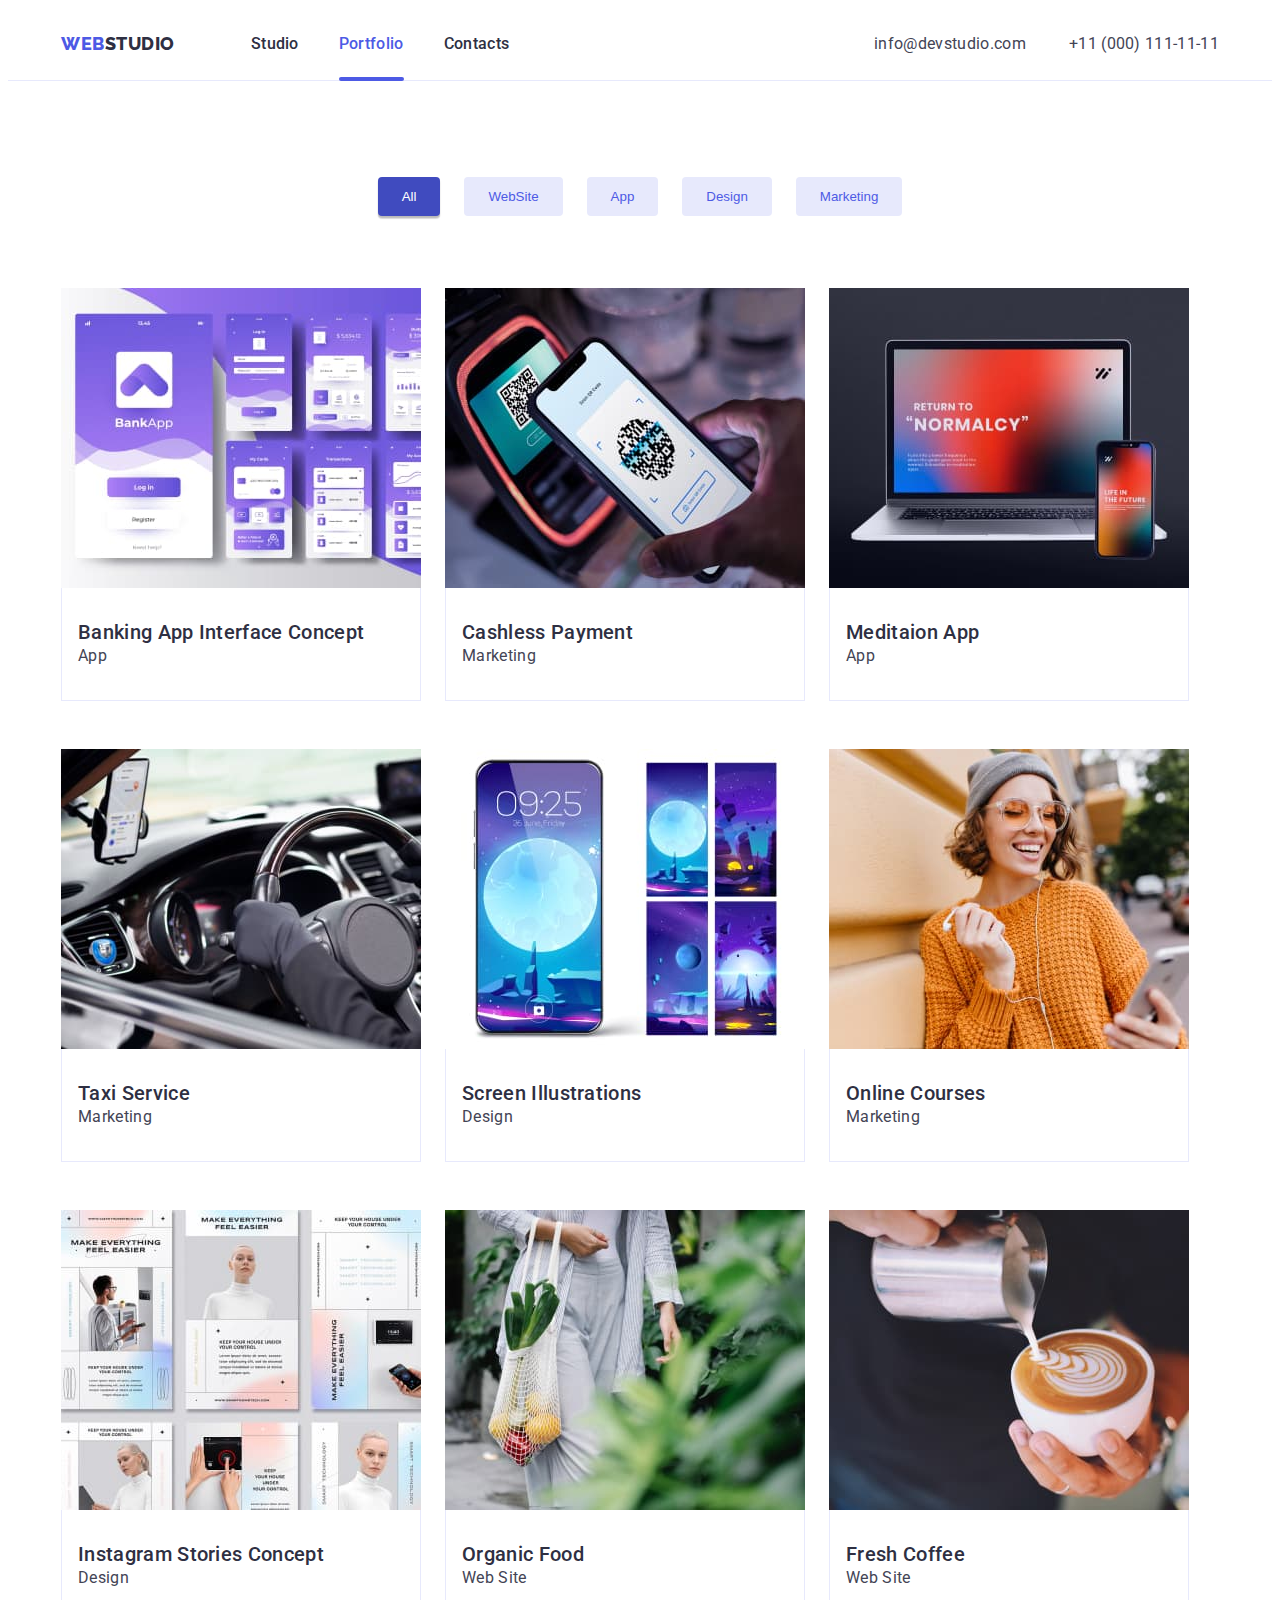
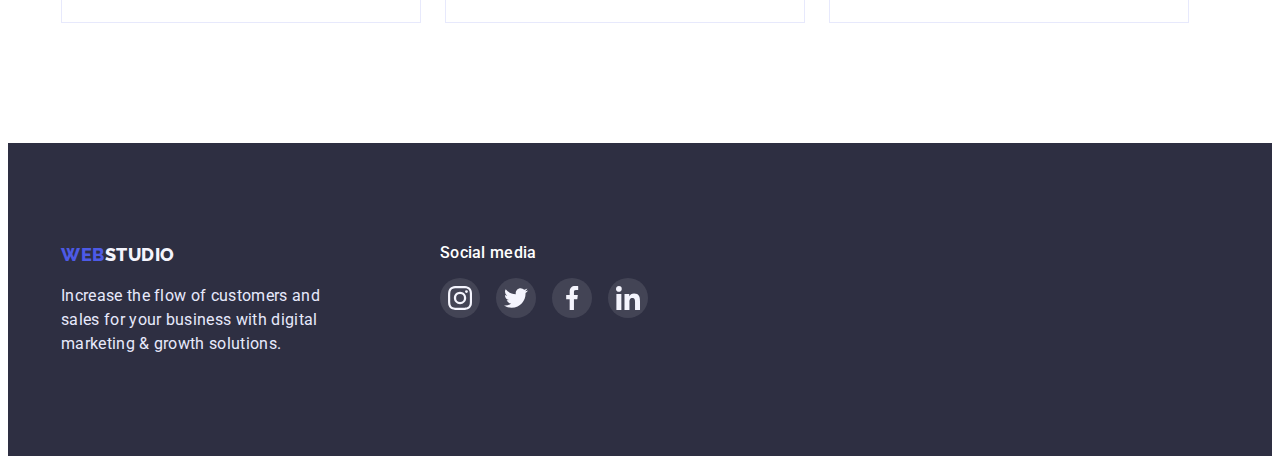
==== portfolio.html @ 98706f07 "Initial commit" ====
<!DOCTYPE html>
<html lang="en">
  <head>
    <meta charset="UTF-8" />
    <meta http-equiv="X-UA-Compatible" content="IE=edge" />
    <meta name="viewport" content="width=device-width, initial-scale=1.0" />
    <title>Document</title>
    <link
      href="https://fonts.googleapis.com/css2?family=Raleway:wght@800&family=Roboto:wght@400;500;700;900&display=swap"
      rel="stylesheet"
    />
    <link
      rel="stylesheet"
      href="https://cdnjs.cloudflare.com/ajax/libs/modern-normalize/1.1.0/modern-normalize.min.css"
      integrity="sha512-wpPYUAdjBVSE4KJnH1VR1HeZfpl1ub8YT/NKx4PuQ5NmX2tKuGu6U/JRp5y+Y8XG2tV+wKQpNHVUX03MfMFn9Q=="
      crossorigin="anonymous"
      referrerpolicy="no-referrer"
    />
    <link rel="stylesheet" href="./css/style.css" />
  </head>

  <body>
    <!-- header -->
    <header class="head">
      <div class="container">
        <div class="header">
          <nav class="header-nav">
            <a href="./index.html" class="logo link">
              Web<span class="logo span">Studio</span>
            </a>
            <ul class="site-nav list">
              <li class="item">
                <a href="./index.html" class="nav link">Studio</a>
              </li>
              <li class="item">
                <a href="./portfolio.html" class="nav active link">Portfolio</a>
              </li>
              <li class="item"><a href="" class="nav link">Contacts</a></li>
            </ul>
          </nav>
          <ul class="header-address list">
            <li class="item">
              <a href="mailto:info@devstudio.com" class="info link">
                info@devstudio.com</a
              >
            </li>
            <li class="item">
              <a href="tel:+11000111-11-11" class="info link">
                +11 (000) 111-11-11</a
              >
            </li>
          </ul>
        </div>
      </div>
    </header>
    <!-- main -->
    <main>
      <section class="portfolio">
        <div class="container">
          <h1 hidden>Portfolio</h1>
          <ul class="filter list">
            <li class="item">
              <button type="button" class="button-hover btn">All</button>
            </li>
            <li class="item">
              <button type="button" class="button btn">WebSite</button>
            </li>
            <li class="item">
              <button type="button" class="button btn">App</button>
            </li>
            <li class="item">
              <button type="button" class="button btn">Design</button>
            </li>
            <li class="item">
              <button type="button" class="button btn">Marketing</button>
            </li>
          </ul>
          <ul class="card-set list">
            <li>
              <a href="" class="cards-block link">
                <div class="thumb-wrap">
                  <img
                    class="card-thumbs"
                    src="./portfolio/banking-app-interface-concept.jpg"
                    width="360"
                    height="300"
                    alt="Banking App Interface Concept"
                  />
                </div>
                <div class="cards-text">
                  <h2 class="cards">Banking App Interface Concept</h2>
                  <p>App</p>
                </div>
              </a>
            </li>
            <li>
              <a href="" class="cards-block link">
                <div class="thumb-wrap">
                  <img
                    class="card-thumbs"
                    src="./portfolio/cashless-payment.jpg"
                    width="360"
                    height="300"
                    alt="Cashless Payment"
                  />
                </div>
                <div class="cards-text">
                  <h2 class="cards">Cashless Payment</h2>
                  <p>Marketing</p>
                </div>
              </a>
            </li>
            <li>
              <a href="" class="cards-block link">
                <div class="thumb-wrap">
                  <img
                    class="card-thumbs"
                    src="./portfolio/meditaion-app.jpg"
                    width="360"
                    height="300"
                    alt="Meditaion App"
                  />
                </div>
                <div class="cards-text">
                  <h2 class="cards">Meditaion App</h2>
                  <p>App</p>
                </div>
              </a>
            </li>
            <li>
              <a href="" class="cards-block link">
                <div class="thumb-wrap">
                  <img
                    class="card-thumbs"
                    src="./portfolio/taxi-service.jpg"
                    width="360"
                    height="300"
                    alt="Taxi Service"
                  />
                </div>
                <div class="cards-text">
                  <h2 class="cards">Taxi Service</h2>
                  <p>Marketing</p>
                </div>
              </a>
            </li>
            <li>
              <a href="" class="cards-block link">
                <div class="thumb-wrap">
                  <img
                    class="card-thumbs"
                    src="./portfolio/screen-illustrations.jpg"
                    width="360"
                    height="300"
                    alt="Screen Illustrations"
                  />
                </div>
                <div class="cards-text">
                  <h2 class="cards">Screen Illustrations</h2>
                  <p>Design</p>
                </div>
              </a>
            </li>
            <li>
              <a href="" class="cards-block link">
                <div class="thumb-wrap">
                  <img
                    class="card-thumbs"
                    src="./portfolio/online-courses.jpg"
                    width="360"
                    height="300"
                    alt="Online Courses"
                  />
                </div>
                <div class="cards-text">
                  <h2 class="cards">Online Courses</h2>
                  <p>Marketing</p>
                </div>
              </a>
            </li>
            <li>
              <a href="" class="cards-block link">
                <div class="thumb-wrap">
                  <img
                    class="card-thumbs"
                    src="./portfolio/instagram-stories-concept.jpg"
                    width="360"
                    height="300"
                    alt="Instagram Stories Concept"
                  />
                </div>
                <div class="cards-text">
                  <h2 class="cards">Instagram Stories Concept</h2>
                  <p>Design</p>
                </div>
              </a>
            </li>
            <li>
              <a href="" class="cards-block link">
                <div class="thumb-wrap">
                  <img
                    class="card-thumbs"
                    src="./portfolio/organic-food.jpg"
                    width="360"
                    height="300"
                    alt="Organic Food"
                  />
                </div>
                <div class="cards-text">
                  <h2 class="cards">Organic Food</h2>
                  <p>Web Site</p>
                </div>
              </a>
            </li>
            <li>
              <a href="" class="cards-block link">
                <div class="thumb-wrap">
                  <img
                    class="card-thumbs"
                    src="./portfolio/fresh-coffee.jpg"
                    width="360"
                    height="300"
                    alt="Fresh Coffee"
                  />
                </div>
                <div class="cards-text">
                  <h2 class="cards">Fresh Coffee</h2>
                  <p>Web Site</p>
                </div>
              </a>
            </li>
          </ul>
        </div>
      </section>
    </main>
    <!-- footer -->
    <footer class="footer">
      <div class="container">
        <ul class="footer-block list">
          <li>
            <a href="./index.html" class="logo link">
              Web<span class="logo footer-span">Studio</span>
            </a>
            <p class="footer-text">
              Increase the flow of customers and <br />
              sales for your business with digital <br />marketing & growth
              solutions.
            </p>
          </li>
          <li class="footer-icons-items">
            <h3 class="footer-h3 subtitle">Social media</h3>
            <ul class="foot-icon-list list">
              <li>
                <a href="" class="foot-icon link">
                  <svg width="24" height="24" class="icon">
                    <use href="./images/symbol-defs.svg#icon-instagram"></use>
                  </svg>
                </a>
              </li>
              <li>
                <a href="" class="foot-icon link">
                  <svg width="24" height="24" class="icon">
                    <use href="./images/symbol-defs.svg#icon-twitter"></use>
                  </svg>
                </a>
              </li>
              <li>
                <a href="" class="foot-icon link">
                  <svg width="24" height="24" class="icon">
                    <use href="./images/symbol-defs.svg#icon-facebook"></use>
                  </svg>
                </a>
              </li>
              <li>
                <a href="" class="foot-icon link">
                  <svg width="24" height="24" class="icon">
                    <use href="./images/symbol-defs.svg#icon-linkedin"></use>
                  </svg>
                </a>
              </li>
            </ul>
          </li>
        </ul>
      </div>
    </footer>
  </body>
</html>
---- css/style.css ----
:root {
    /* CTAs Focused Active states Links */
    --primary-brand-color: #4D5AE5;
    /* pressed state */
    --pressed-state: #404BBF;
    /*Overlays Shadows Headings*/
    --dark: #2E2F42;
    /* Valid fields Success messages */
    --success: #31D0AA;
    /*Body text*/
    --body-text-color: #434455;
    /* Helper text Deemphasized text */
    --Subtle Text: #8E8F99;
    /* Accent */
    /* cornflower */
    --Accent: #E7E9FC;
    /* Light */
    /* CLOUD */
    --light: #F4F4FD;
    /* LIGHT SLATE */
    --light-slate: #8E8F99;
    /* success */
    --success: #31D0AA;
    /* white */
    --white: #ffffff;
    /* universal margin 24px */
    --uni-gap: 24px;
    /* margin sections */
    --section-gap: 120px;
    /* padding 72 */
    --uni-padding: 72px;
    /* cubic-bezier */
    --cubic: cubic-bezier(0.4, 0, 0.2, 1).;
    /* time */
    --time: 250ms;
}

body {
    font-family: 'Roboto', system-ui, -apple-system, BlinkMacSystemFont, 'Segoe UI', Roboto, Oxygen, Ubuntu, Cantarell, 'Open Sans', 'Helvetica Neue', sans-serif;
    color: var(--body-text-color);
    font-style: normal;
    font-weight: 400;
    font-size: 16px;
    line-height: 1.5;
    letter-spacing: 0.02em;
    background: var(--white);

}

.list {
    list-style: none;
}

.btn {
    cursor: pointer;
    border: none;
}

.link {
    text-decoration: none;
}

.container {
    width: 1158px;
    margin-left: auto;
    margin-right: auto;
    padding-left: 15px;
    padding-right: 15px;
}

h1,
h2,
h3,
h4,
h5,
h6,
p,
ul {
    padding: 0;
    margin: 0;
}

.section {
    padding-top: var(--section-gap);
}

.visually-hidden {
    position: absolute;
    width: 1px;
    height: 1px;
    margin: -1px;
    border: 0;
    padding: 0;
    white-space: nowrap;
    clip-path: inset(100%);
    clip: rect(0 0 0 0);
    overflow: hidden;
}

.icon {
    display: block;
}

/* logo */
.logo {
    font-family: 'Raleway';
    font-style: normal;
    font-weight: 800;
    font-size: 18px;
    line-height: 1.3;
    color: var(--primary-brand-color);
    text-transform: uppercase;
    letter-spacing: 0.03em;
    padding-top: var(--uni-gap);
    padding-bottom: var(--uni-gap);
}

.logo.span {
    color: var(--dark);
}

/* header */
.head {
    border-bottom: 1px solid var(--Accent);
}

.header {
    display: flex;
    align-items: center;
    justify-content: space-between;
}

.header-nav {
    display: flex;
}

.site-nav {
    display: flex;
    margin-left: 76px;

}

.nav {
    position: relative;
    display: block;

    color: var(--dark);
    font-weight: 500;

    padding-top: var(--uni-gap);
    padding-bottom: var(--uni-gap);

    transition-property: color;
    transition-duration: var(--time);
    transition-timing-function: var(--cubic);
}

.nav:hover,
.nav:focus {
    color: var(--primary-brand-color);
}

.nav.active {
    color: var(--primary-brand-color);
}

.nav.active::after {
    content: '';
    position: absolute;

    left: 0px;
    bottom: -1px;

    width: 100%;
    height: 4px;
    background-color: var(--primary-brand-color);
    border-radius: 2px;
}


.site-nav .item+.item,
.header-address .item+.item {
    margin-left: 40px;
}

.header-address {
    display: flex;
    margin-left: auto;

}

.header-address .info {
    color: var(--body-text-color);
    display: block;
    padding-top: var(--uni-gap);
    padding-bottom: var(--uni-gap);
    margin-left: 3px;

    transition-property: color;
    transition-duration: var(--time);
    transition-timing-function: var(--cubic);
}

.header-address .info:hover,
.info:focus {
    color: var(--primary-brand-color);
}

/* hero */
.hero {
    background: var(--dark);
}

.hero-wrapper {
    margin-left: auto;
    margin-right: auto;
    background-repeat: no-repeat;
    background-image: linear-gradient(0deg, rgba(46, 47, 66, 0.7) 0%, rgba(46, 47, 66, 0.7) 100%),
        url(../images/group-people-working.jpg);
    background-position: center;
    background-size: cover;
    max-width: 1440px;
    text-align: center;
    padding-top: 188px;
    padding-bottom: 188px;
}

/* hero button */

.order {
    font-family: inherit;
    color: var(--white);
    background-color: var(--primary-brand-color);
    padding: 16px 32px;
    margin-top: 48px;
    box-shadow: 0px 4px 4px rgba(0, 0, 0, 0.15);
    border-radius: 4px;

    transition-property: background-color;
    transition-duration: var(--time);
    transition-timing-function: var(--cubic);
}

.order:hover,
.orfer:focus {
    background-color: var(--pressed-state);
}

.hero-title {
    color: var(--white);
    font-weight: 700;
    font-size: 56px;
    line-height: 1.2;
    text-align: center;
}

/* h2 */
.title {
    font-weight: 700;
    font-size: 36px;
    line-height: 1.1;
}

/* h3 */
.subtitle {
    color: var(--dark);
    font-weight: 500;
    font-size: 20px;
    line-height: 1.2;
}

/* section benefits */

.benefits {
    display: flex;
    gap: var(--uni-gap);
}

.benefits-sub {
    margin-bottom: 8px;
}

.bg-icon {
    background-color: var(--Accent);
    border-radius: 4px;
    padding-top: var(--uni-gap);
    padding-bottom: var(--uni-gap);
    text-align: center;
    margin-bottom: 8px;
}

/* section works */

.section.features {
    padding-bottom: var(--section-gap);
}

.doing {
    text-align: center;
}

.works {
    display: flex;
    margin-top: var(--uni-padding);
}

.works .item+.item {
    margin-left: var(--uni-gap);
}

.item-pics {
    display: block;
}

/* section team list*/

.sec-team {
    background: var(--light);
}

.team-list {
    text-align: center;
    padding-bottom: var(--section-gap);
}

.team {
    display: flex;
    margin-top: var(--uni-padding);
    gap: var(--uni-gap);
}

.team .item {
    box-shadow: 0px 1px 6px rgba(46, 47, 66, 0.08), 0px 1px 1px rgba(46, 47, 66, 0.16), 0px 2px 1px rgba(46, 47, 66, 0.08);
    border-radius: 0px 0px 4px 4px;
}

.team-card {
    background-color: var(--white);
    text-align: center;
    padding-top: 16px;
    padding-bottom: 16px;
}

.team .txt {
    padding-top: 8px;
    padding-bottom: 8px;
}

.team-icon-list {
    display: flex;
    justify-content: center;
    gap: var(--uni-gap);
}

.team-icon {
    display: inline-block;
    padding: 12px;
    background-color: var(--primary-brand-color);
    border-radius: 50%;

    transition-property: background-color;
    transition-duration: var(--time);
    transition-timing-function: var(--cubic);
}

.team-icon:hover,
.team-icon:focus {
    background-color: var(--pressed-state);
}

/* customers */

.section-customers {
    padding-bottom: var(--section-gap);
}

.clients {
    text-align: center;
}

.clients-list {
    display: flex;
    margin-top: var(--uni-padding);
    gap: var(--uni-gap);
}

.client-item {
    display: block;
    border: 1px solid var(--light-slate);
    border-radius: 4px;
    padding: 16px 31px;
    color: var(--light-slate);

    transition-property: color, border-color;
    transition-duration: var(--time);
    transition-timing-function: var(--cubic);
}

.client-item:hover,
.client-item:focus {
    border-color: var(--pressed-state);
    color: var(--pressed-state);
}

.client-icon {
    fill: currentColor;
}

/* portfolio */
.portfolio {
    padding-top: 96px;
    padding-bottom: var(--section-gap);
}

.filter {
    font-family: inherit;
    font-weight: 500;
    letter-spacing: 0.04em;

    display: flex;
    justify-content: center;
    margin-bottom: var(--uni-padding);
}

.filter .item+.item {
    margin-left: var(--uni-gap);
}

.filter .button {
    color: var(--primary-brand-color);
    background-color: var(--Accent);
    border-radius: 4px;
    padding: 12px 24px;

    transition-property: color, backgound-color, box-shadow, border-radius;
    transition-duration: var(--time);
    transition-timing-function: var(--cubic);
}

.filter .button-hover {
    border-radius: 4px;
    padding: 12px 24px;
    color: var(--white);
    background-color: var(--pressed-state);
    box-shadow: 0px 3px 1px rgba(0, 0, 0, 0.1), 0px 2px 1px rgba(0, 0, 0, 0.08), 0px 2px 2px rgba(0, 0, 0, 0.12);
    border-radius: 4px;
}

.filter .button:hover,
.filter .button:focus {
    color: var(--white);
    background-color: var(--pressed-state);
    box-shadow: 0px 3px 1px rgba(0, 0, 0, 0.1), 0px 2px 1px rgba(0, 0, 0, 0.08), 0px 2px 2px rgba(0, 0, 0, 0.12);
    border-radius: 4px;
}

/* cards portfolio */

.card-set {
    display: flex;
    flex-wrap: wrap;
    row-gap: 48px;
    column-gap: var(--uni-gap);
    box-shadow: none;
}

.cards-block {
    display: block;
    transition-property: box-shadow;
    transition-duration: var(--time);
    transition-timing-function: var(--cubic);
}


.cards-block:hover,
.cards-block:focus {
    display: block;
    box-shadow: 0px 1px 6px rgba(46, 47, 66, 0.08);
}

.thumb-wrap {
    position: relative;
    overflow: hidden;
}

.thumb-wrap::before {
    content: "14 Stylish and User-Friendly App Design Concepts · Task Manager App · Calorie Tracker App · Exotic Fruit Ecommerce App · Cloud Storage App";
    position: absolute;

    width: 100%;
    height: 100%;
    background: var(--primary-brand-color);
    opacity: 0;

    padding-top: 40px;
    padding-left: 32px;
    padding-right: 32px;

    color: var(--white);

    transform: translateY(100%);

    transition-property: opacity, transform;
    transition-duration: var(--time);
    transition-timing-function: var(--cubic);
}

.cards-block:hover .thumb-wrap::before,
.cards-block:focus .thumb-wrap::before {
    opacity: 1;
    transform: translateY(0);
}

.card-thumbs {
    display: block;
    max-width: 100%;
}


.cards-text {
    color: var(--body-text-color);
    border: 1px solid var(--Accent);
    border-top: transparent;
    padding-top: 32px;
    padding-bottom: 32px;
    padding-left: 16px;
    padding-right: 16px;
    display: flex;
    flex-direction: column;

}

.cards {
    color: var(--dark);
    font-weight: 500;
    font-size: 20px;
    line-height: 1.2;
}

/* footer */

.footer {
    background: var(--dark);
    color: var(--Accent);
    padding-bottom: 100px;
    padding-top: 100px;
}

.logo.footer-span {
    color: var(--light);
}

.footer-text {
    margin-top: 16px;
}

.footer-h3 {
    font-size: 16px;
    color: var(--white);
    margin-bottom: 16px;
}

.footer-block {
    display: flex;
}

.footer-icons-items {
    margin-left: 120px;
}

.foot-icon-list {
    display: flex;
    gap: 16px;
    align-items: center;
}

.foot-icon {
    display: inline-block;
    padding: 8px;
    background-color: var(--body-text-color);
    border-radius: 50%;

    transition-property: background-color;
    transition-duration: var(--time);
    transition-timing-function: var(--cubic);
}

.foot-icon:hover,
.foot-icon:focus {
    background-color: var(--success);
}


/* modal  */

.backdrop {
    position: fixed;
    top: 0px;
    left: 0px;

    width: 100%;
    height: 100%;
    background: rgba(46, 47, 66, 0.4);

    opacity: 1;
    transform: scale(1);
    transition-property: opacity, transform;
    transition-duration: var(--time);
    transition-timing-function: var(--cubic);
}

.backdrop.is-hidden {
    opacity: 0;
    pointer-events: none;
    transform: scale(0.8);
}

.modal {
    position: absolute;
    top: 50%;
    left: 50%;
    transform: translate(-50%, -50%);

    width: 408px;
    height: 576px;

    background: #FCFCFC;
    box-shadow: 0px 1px 1px rgba(0, 0, 0, 0.14), 0px 1px 3px rgba(0, 0, 0, 0.12), 0px 2px 1px rgba(0, 0, 0, 0.2);
    border-radius: 4px;
}

.close {
    position: absolute;
    top: var(--uni-gap);
    right: var(--uni-gap);
    display: inline-block;

    padding: 8px;
    background: var(--Accent);
    border: 1px solid rgba(0, 0, 0, 0.1);
    border-radius: 50%;
}
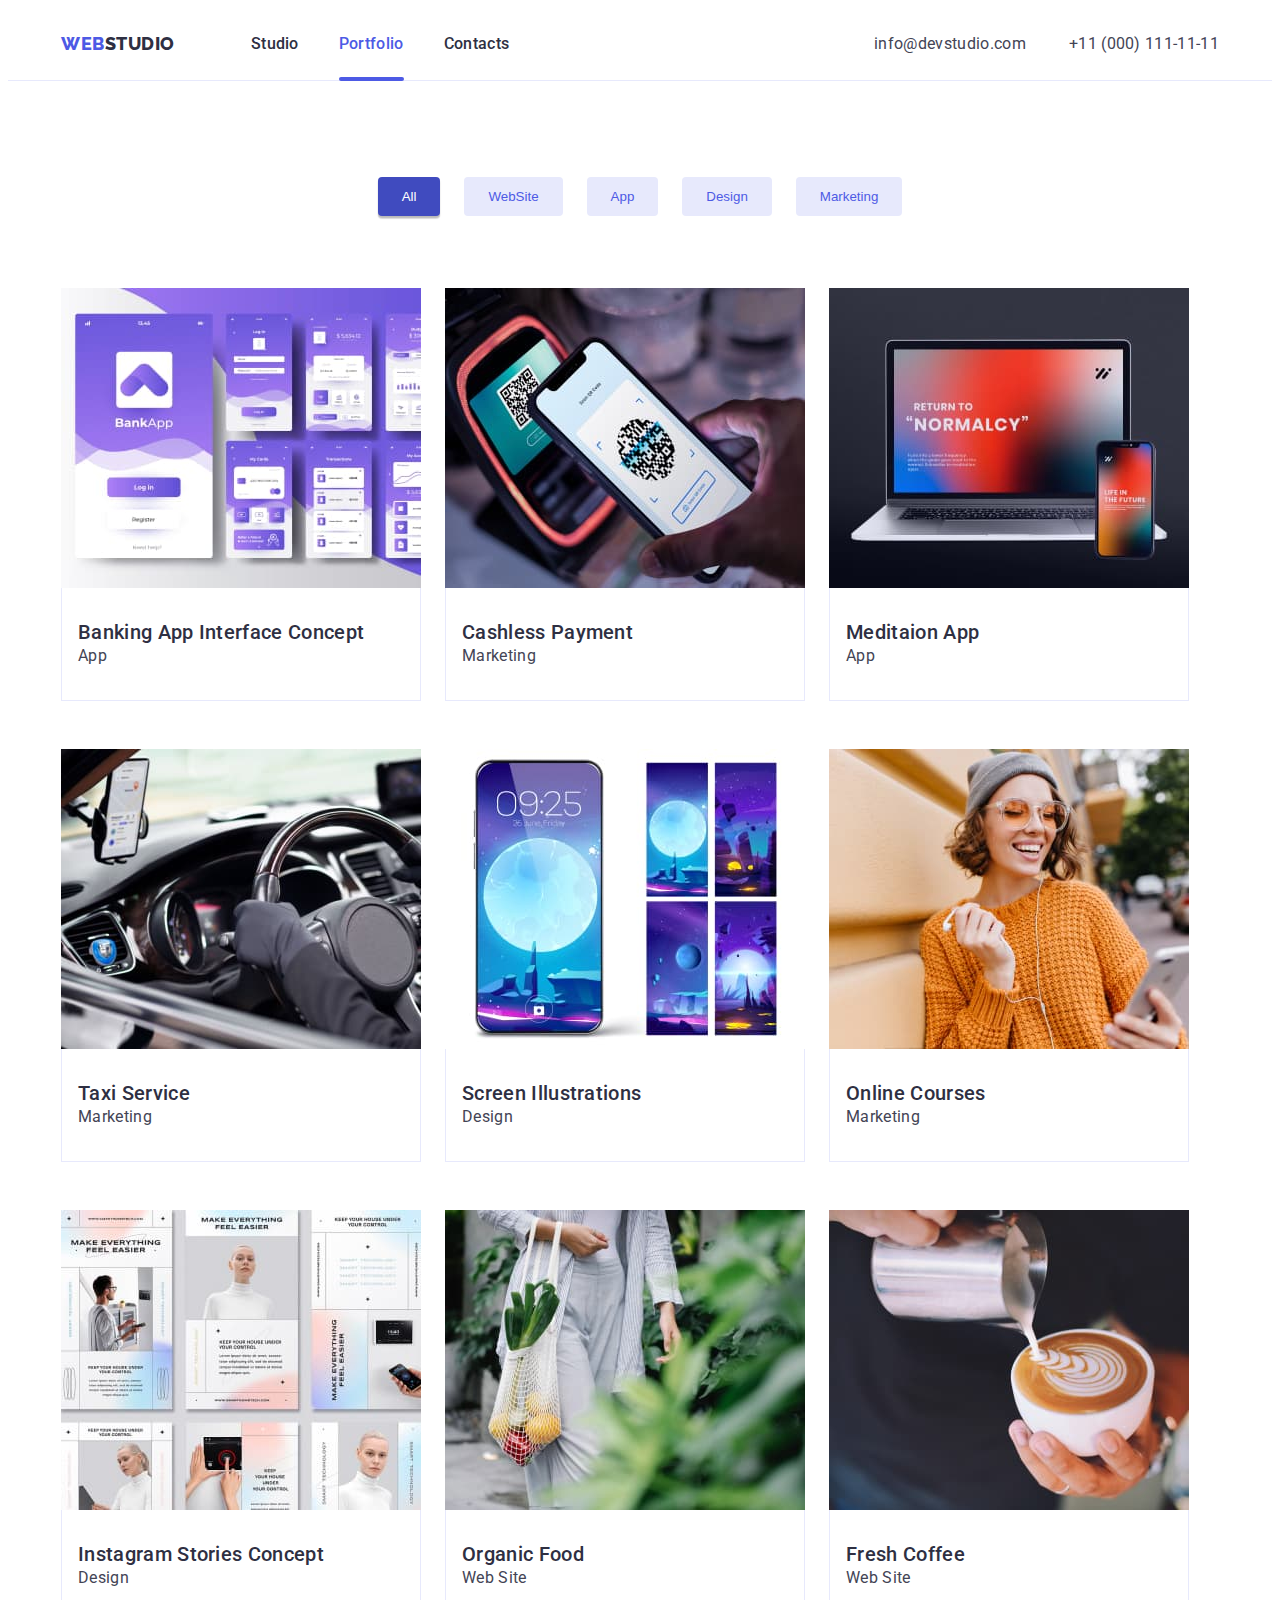
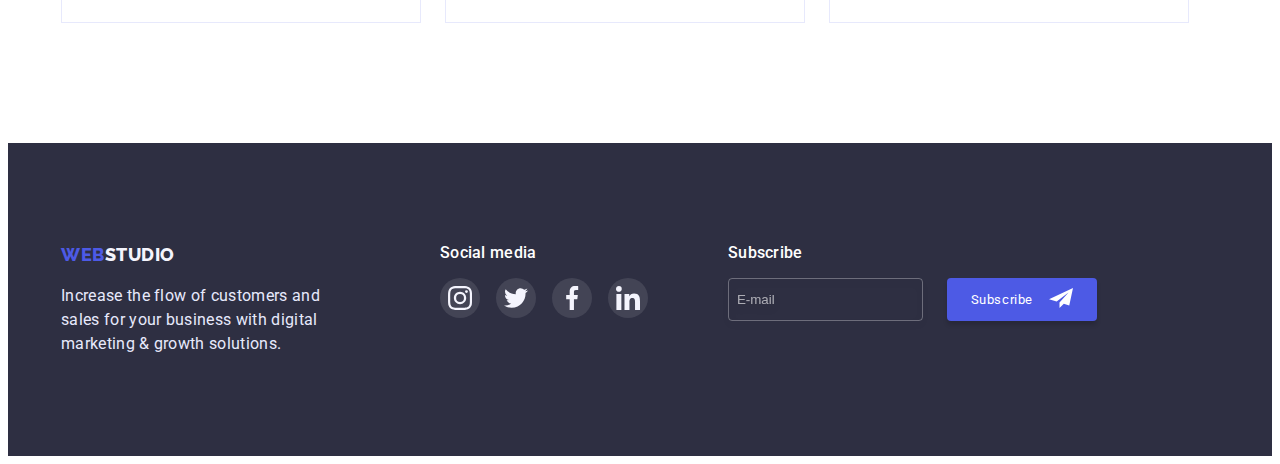
==== commit 8415f481: "icons form" ====
--- a/portfolio.html
+++ b/portfolio.html
@@ -280,6 +280,27 @@
               </li>
             </ul>
           </li>
+          <li class="footer-subscribe-items">
+            <h3 class="footer-h3 subtitle">Subscribe</h3>
+            <form class="subscribe">
+              <label for="email" class="visually-hidden">Subscribe</label>
+              <input
+                type="email"
+                name="email"
+                id="email"
+                placeholder="E-mail"
+                class="subscribe-input"
+              />
+              <button type="submit" class="subscribe-btn order btn">
+                Subscribe
+                <span class="subscribe-icon">
+                  <svg width="24" height="24" class="client-icon">
+                    <use href="./images/symbol-defs.svg#icon-subscribe"></use>
+                  </svg>
+                </span>
+              </button>
+            </form>
+          </li>
         </ul>
       </div>
     </footer>
--- a/css/style.css
+++ b/css/style.css
@@ -44,7 +44,6 @@
     line-height: 1.5;
     letter-spacing: 0.02em;
     background: var(--white);
-
 }
 
 .list {
@@ -590,6 +589,45 @@
     background-color: var(--success);
 }
 
+.footer-subscribe-items {
+    margin-left: 80px;
+}
+
+.subscribe {
+    display: flex;
+    gap: var(--uni-gap);
+}
+
+
+.subscribe-input {
+
+    padding: 8px;
+    background-color: transparent;
+    border: 1px solid rgba(255, 255, 255, 0.3);
+    filter: drop-shadow(0px 4px 4px rgba(0, 0, 0, 0.15));
+    border-radius: 4px;
+}
+
+.subscribe-input::placeholder {
+    color: rgba(255, 255, 255, 0.6);
+
+}
+
+.subscribe-btn {
+    display: flex;
+    align-items: center;
+
+    margin: 0;
+    padding: 0;
+    padding-left: var(--uni-gap);
+    letter-spacing: 0.04em;
+    color: var(--white);
+}
+
+.subscribe-icon {
+    padding: 8px 24px 8px 16px;
+}
+
 
 /* modal  */
 
@@ -603,14 +641,16 @@
     background: rgba(46, 47, 66, 0.4);
 
     opacity: 1;
+    visibility: visible;
     transform: scale(1);
-    transition-property: opacity, transform;
+    transition-property: opacity, transform, visibility;
     transition-duration: var(--time);
     transition-timing-function: var(--cubic);
 }
 
 .backdrop.is-hidden {
     opacity: 0;
+    visibility: hidden;
     pointer-events: none;
     transform: scale(0.8);
 }
@@ -622,11 +662,13 @@
     transform: translate(-50%, -50%);
 
     width: 408px;
-    height: 576px;
+    height: 584px;
 
     background: #FCFCFC;
     box-shadow: 0px 1px 1px rgba(0, 0, 0, 0.14), 0px 1px 3px rgba(0, 0, 0, 0.12), 0px 2px 1px rgba(0, 0, 0, 0.2);
     border-radius: 4px;
+
+    text-align: center;
 }
 
 .close {
@@ -639,4 +681,107 @@
     background: var(--Accent);
     border: 1px solid rgba(0, 0, 0, 0.1);
     border-radius: 50%;
+}
+
+.modal-txt {
+
+    padding-top: 72px;
+    padding-left: var(--uni-gap);
+    padding-right: var(--uni-gap);
+    margin-bottom: 16px;
+}
+
+.modal-form {
+    margin-left: auto;
+    margin-right: auto;
+    width: 360px;
+    text-align: left;
+}
+
+.form-field {
+    position: relative;
+    display: flex;
+    flex-direction: column-reverse;
+    margin-bottom: 8px;
+}
+
+.modal-label {
+    margin-bottom: 4px;
+    color: var(--light-slate);
+    font-size: 12px;
+    line-height: 1.3;
+    letter-spacing: 0.04em;
+}
+
+.modal-input {
+    padding-top: 11px;
+    padding-bottom: 11px;
+    padding-left: 40px;
+    border: 1px solid rgba(33, 33, 33, 0.2);
+    border-radius: 4px;
+}
+
+
+.form-textarea {
+    width: 100%;
+    height: 120px;
+    resize: none;
+
+    border: 1px solid rgba(33, 33, 33, 0.2);
+    border-radius: 4px;
+
+    padding-left: 8px;
+    padding-top: 8px;
+}
+
+.form-textarea::placeholder {
+    color: rgba(117, 117, 117, 0.5);
+    font-size: 12px;
+    line-height: 1.3;
+    letter-spacing: 0.04em;
+}
+
+.form-field.policy {
+    flex-direction: row;
+    gap: 8px;
+    margin-bottom: 0;
+}
+
+.policy-link {
+    color: var(--primary-brand-color);
+    text-decoration: underline;
+}
+
+.send {
+    margin-top: 24px;
+    padding: 16px 32px;
+}
+
+.checkbox {
+    appearance: none;
+    position: absolute;
+}
+
+.checkbox-input {
+    display: block;
+    width: 16px;
+    height: 16px;
+
+    border: 1.25px solid #2E2F42;
+    border-radius: 2px;
+    filter: drop-shadow(0px 1px 2px rgba(0, 0, 0, 0.2)) drop-shadow(0px 1px 3px rgba(0, 0, 0, 0.12)) drop-shadow(0px 1px 1px rgba(0, 0, 0, 0.14));
+}
+
+.checkbox:checked+.checkbox-input {
+    background-color: var(--primary-brand-color);
+    background-image: url(../images/check.svg);
+    background-size: contain;
+    background-origin: border-box;
+    border: none;
+}
+
+.form-icon {
+    position: absolute;
+    top: 50%;
+    left: 16px;
 }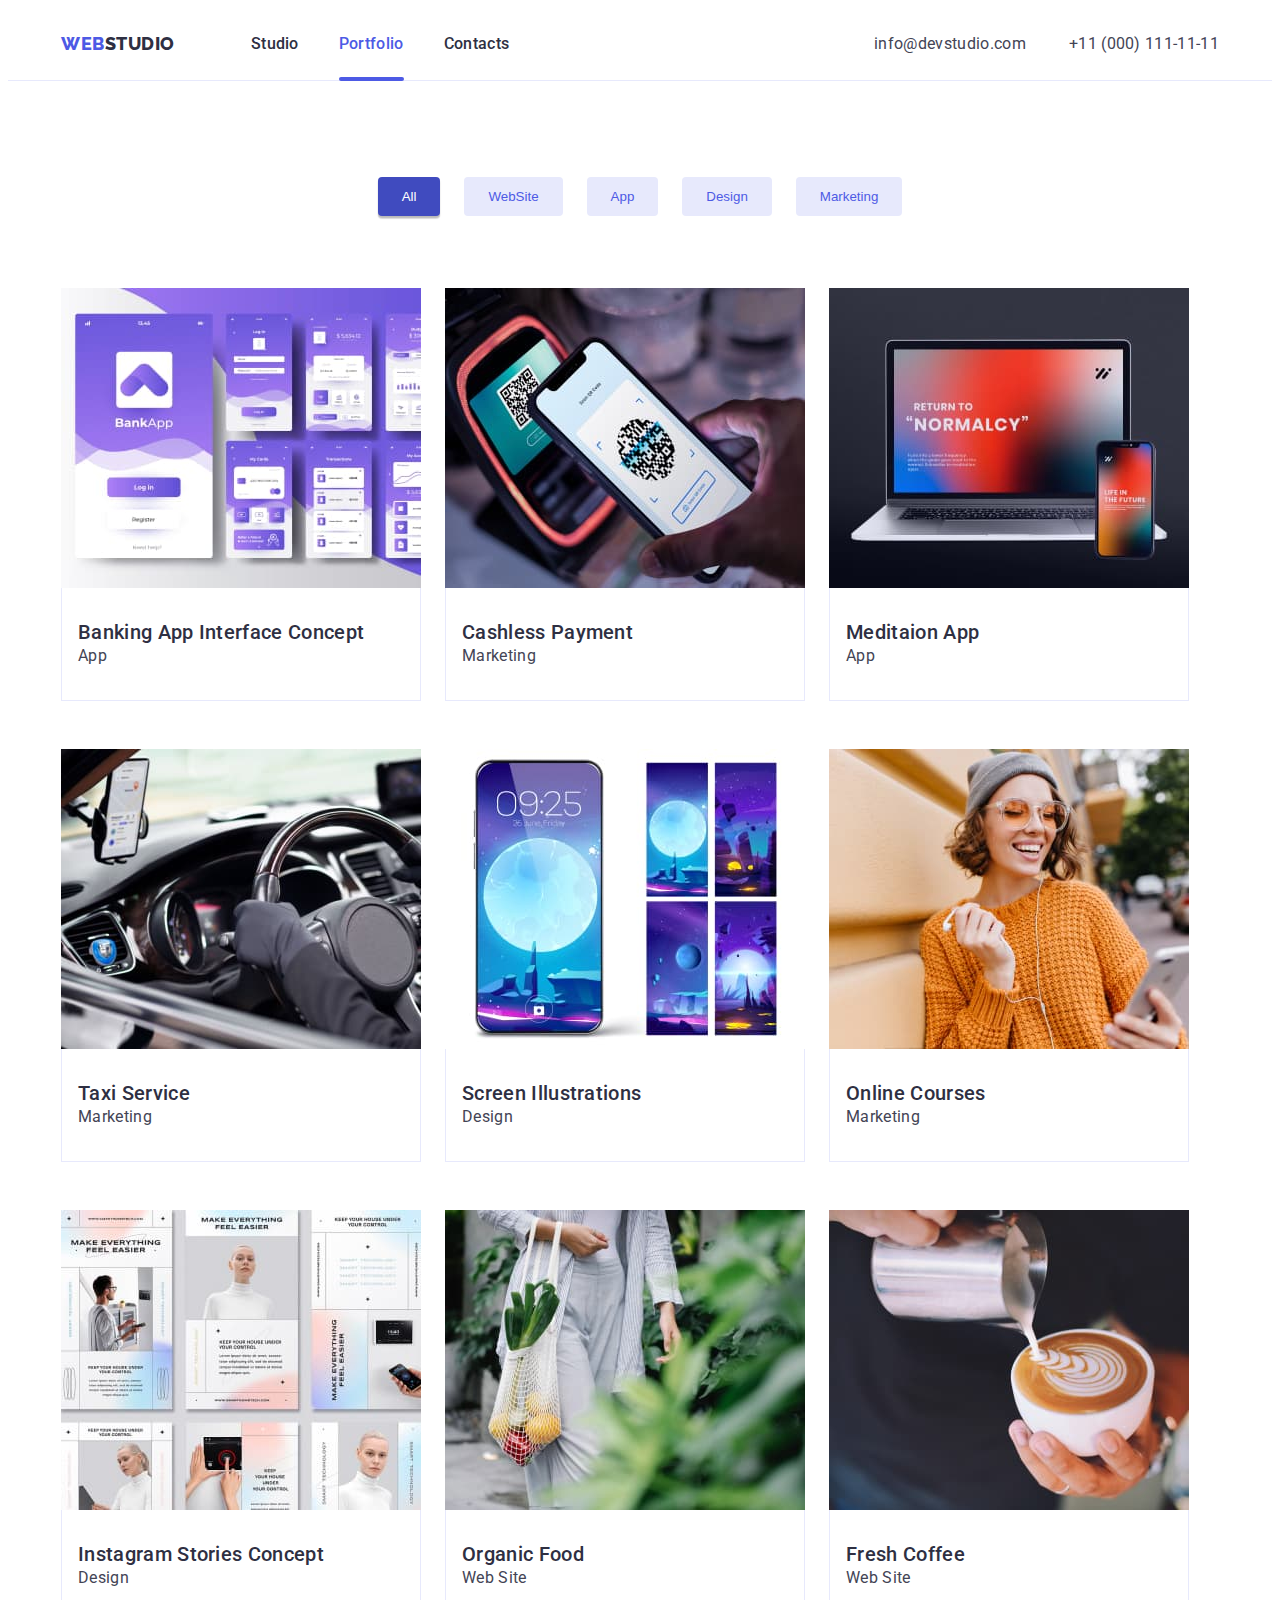
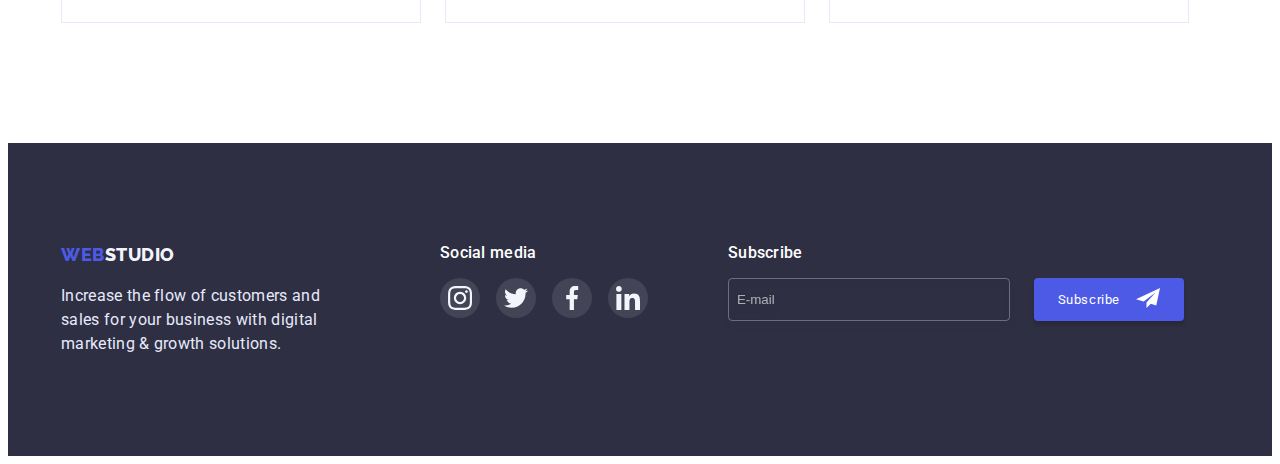
==== commit ad3501a0: "pravki" ====
--- a/portfolio.html
+++ b/portfolio.html
@@ -290,6 +290,7 @@
                 id="email"
                 placeholder="E-mail"
                 class="subscribe-input"
+                required
               />
               <button type="submit" class="subscribe-btn order btn">
                 Subscribe
--- a/css/style.css
+++ b/css/style.css
@@ -600,12 +600,13 @@
 
 
 .subscribe-input {
-
+    width: 264px;
     padding: 8px;
     background-color: transparent;
     border: 1px solid rgba(255, 255, 255, 0.3);
     filter: drop-shadow(0px 4px 4px rgba(0, 0, 0, 0.15));
     border-radius: 4px;
+    color: var(--Accent);
 }
 
 .subscribe-input::placeholder {
@@ -662,7 +663,10 @@
     transform: translate(-50%, -50%);
 
     width: 408px;
-    height: 584px;
+    padding-top: 72px;
+    padding-left: var(--uni-gap);
+    padding-right: var(--uni-gap);
+    padding-bottom: var(--uni-gap);
 
     background: #FCFCFC;
     box-shadow: 0px 1px 1px rgba(0, 0, 0, 0.14), 0px 1px 3px rgba(0, 0, 0, 0.12), 0px 2px 1px rgba(0, 0, 0, 0.2);
@@ -683,19 +687,32 @@
     border-radius: 50%;
 }
 
+.close:hover,
+.close:focus {
+    background: var(--pressed-state);
+    border: 1px solid var(--pressed-state);
+    color: var(--white);
+}
+
+
+
 .modal-txt {
-
-    padding-top: 72px;
-    padding-left: var(--uni-gap);
-    padding-right: var(--uni-gap);
+    font-style: normal;
+    font-weight: 500;
     margin-bottom: 16px;
+    font-size: 16px;
+    line-height: 1.5;
+
+    letter-spacing: 0.02em;
+
+
 }
 
 .modal-form {
     margin-left: auto;
     margin-right: auto;
     width: 360px;
-    text-align: left;
+    text-align: center;
 }
 
 .form-field {
@@ -703,6 +720,7 @@
     display: flex;
     flex-direction: column-reverse;
     margin-bottom: 8px;
+    text-align: left;
 }
 
 .modal-label {
@@ -719,8 +737,27 @@
     padding-left: 40px;
     border: 1px solid rgba(33, 33, 33, 0.2);
     border-radius: 4px;
-}
-
+    outline: none;
+
+    transition-property: border-color, color;
+    transition-duration: var(--time);
+    transition-timing-function: var(--cubic);
+}
+
+.modal-input:focus {
+    border-color: var(--primary-brand-color);
+}
+
+.modal-input:focus+.form-icon {
+    color: var(--primary-brand-color);
+}
+
+.form-icon {
+    color: var(--dark);
+    position: absolute;
+    top: 50%;
+    left: 16px;
+}
 
 .form-textarea {
     width: 100%;
@@ -732,6 +769,15 @@
 
     padding-left: 8px;
     padding-top: 8px;
+    outline: none;
+
+    transition-property: border-color;
+    transition-duration: var(--time);
+    transition-timing-function: var(--cubic);
+}
+
+.form-textarea:focus {
+    border-color: var(--primary-brand-color);
 }
 
 .form-textarea::placeholder {
@@ -753,6 +799,7 @@
 }
 
 .send {
+    width: 169px;
     margin-top: 24px;
     padding: 16px 32px;
 }
@@ -763,7 +810,6 @@
 }
 
 .checkbox-input {
-    display: block;
     width: 16px;
     height: 16px;
 
@@ -772,16 +818,11 @@
     filter: drop-shadow(0px 1px 2px rgba(0, 0, 0, 0.2)) drop-shadow(0px 1px 3px rgba(0, 0, 0, 0.12)) drop-shadow(0px 1px 1px rgba(0, 0, 0, 0.14));
 }
 
-.checkbox:checked+.checkbox-input {
+.checkbox:checked+.checkbox-input,
+.checkbox:focus+.checkbox-input {
     background-color: var(--primary-brand-color);
     background-image: url(../images/check.svg);
     background-size: contain;
     background-origin: border-box;
-    border: none;
-}
-
-.form-icon {
-    position: absolute;
-    top: 50%;
-    left: 16px;
+    border-color: var(--primary-brand-color);
 }